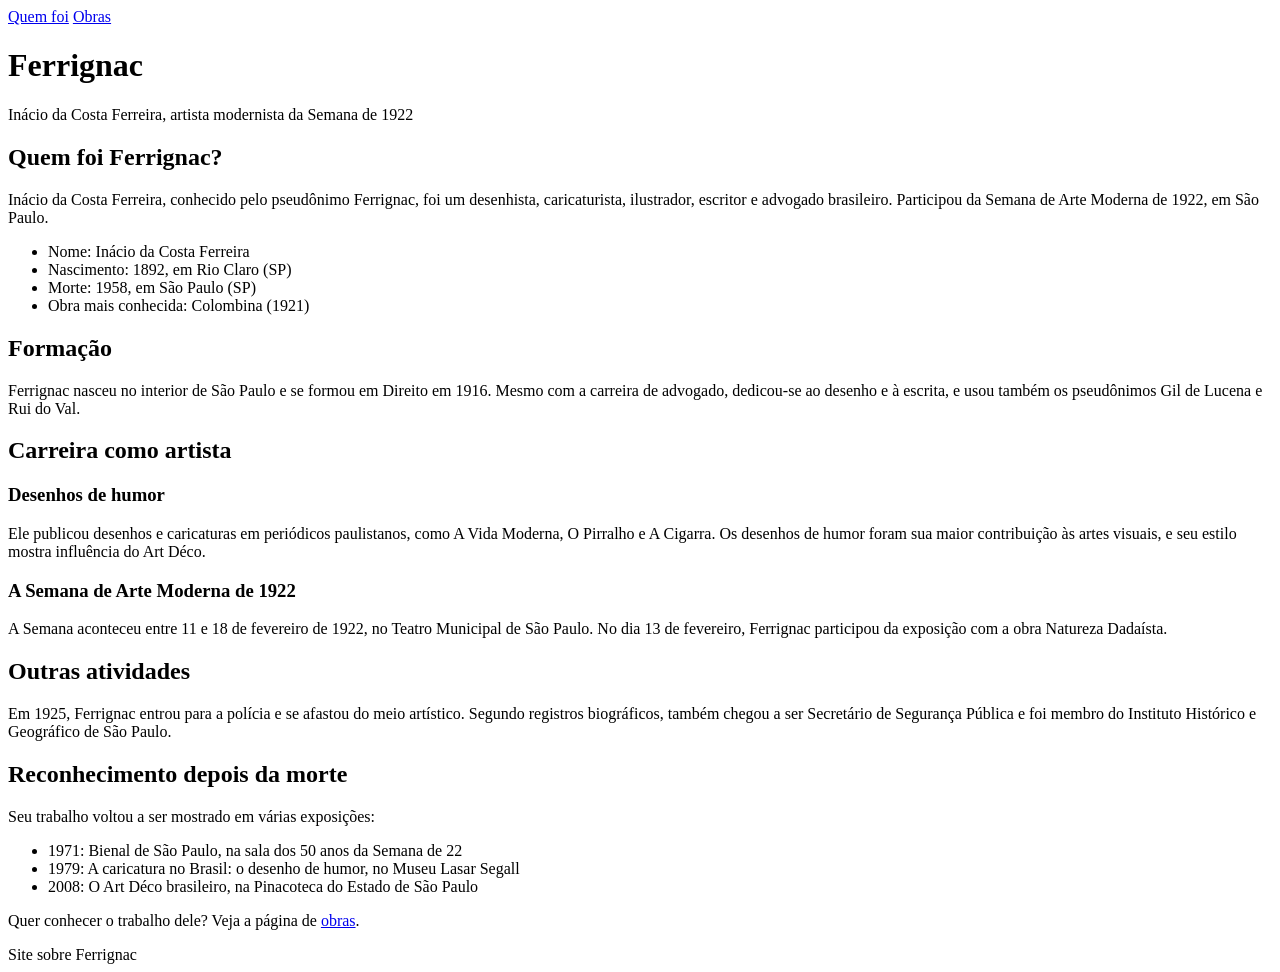
==== index.html @ 1eaa8303 "criação do index.html" ====
<!DOCTYPE html>
<html lang="pt-BR">
<head>
  <meta charset="UTF-8">
  <meta name="viewport" content="width=device-width, initial-scale=1">
  <title>Ferrignac</title>
  <link rel="stylesheet" href="./style/style.css">
</head>
<body>

  <header>
    <nav>
      <a class="atual" href="index.html">Quem foi</a>
      <a href="./pages/obras.html">Obras</a>
    </nav>
    <h1>Ferrignac</h1>
    <p>Inácio da Costa Ferreira, artista modernista da Semana de 1922</p>
  </header>

  <main>

    <section>
      <h2>Quem foi Ferrignac?</h2>
      <p>
        Inácio da Costa Ferreira, conhecido pelo pseudônimo Ferrignac, foi um
        desenhista, caricaturista, ilustrador, escritor e advogado brasileiro.
        Participou da Semana de Arte Moderna de 1922, em São Paulo.
      </p>
      <ul>
        <li>Nome: Inácio da Costa Ferreira</li>
        <li>Nascimento: 1892, em Rio Claro (SP)</li>
        <li>Morte: 1958, em São Paulo (SP)</li>
        <li>Obra mais conhecida: Colombina (1921)</li>
      </ul>
    </section>

    <section>
      <h2>Formação</h2>
      <p>
        Ferrignac nasceu no interior de São Paulo e se formou em Direito em
        1916. Mesmo com a carreira de advogado, dedicou-se ao desenho e à
        escrita, e usou também os pseudônimos Gil de Lucena e Rui do Val.
      </p>
    </section>

    <section>
      <h2>Carreira como artista</h2>

      <h3>Desenhos de humor</h3>
      <p>
        Ele publicou desenhos e caricaturas em periódicos paulistanos, como
        A Vida Moderna, O Pirralho e A Cigarra. Os desenhos de humor foram sua
        maior contribuição às artes visuais, e seu estilo mostra influência do
        Art Déco.
      </p>

      <h3>A Semana de Arte Moderna de 1922</h3>
      <p>
        A Semana aconteceu entre 11 e 18 de fevereiro de 1922, no Teatro
        Municipal de São Paulo. No dia 13 de fevereiro, Ferrignac participou da
        exposição com a obra Natureza Dadaísta.
      </p>
    </section>

    <section>
      <h2>Outras atividades</h2>
      <p>
        Em 1925, Ferrignac entrou para a polícia e se afastou do meio artístico.
        Segundo registros biográficos, também chegou a ser Secretário de
        Segurança Pública e foi membro do Instituto Histórico e Geográfico de
        São Paulo.
      </p>
    </section>

    <section>
      <h2>Reconhecimento depois da morte</h2>
      <p>Seu trabalho voltou a ser mostrado em várias exposições:</p>
      <ul>
        <li>1971: Bienal de São Paulo, na sala dos 50 anos da Semana de 22</li>
        <li>1979: A caricatura no Brasil: o desenho de humor, no Museu Lasar Segall</li>
        <li>2008: O Art Déco brasileiro, na Pinacoteca do Estado de São Paulo</li>
      </ul>
      <p>
        Quer conhecer o trabalho dele? Veja a página de
        <a href="./pages/obras.html">obras</a>.
      </p>
    </section>

  </main>

  <footer>
    Site sobre Ferrignac
  </footer>

</body>
</html>
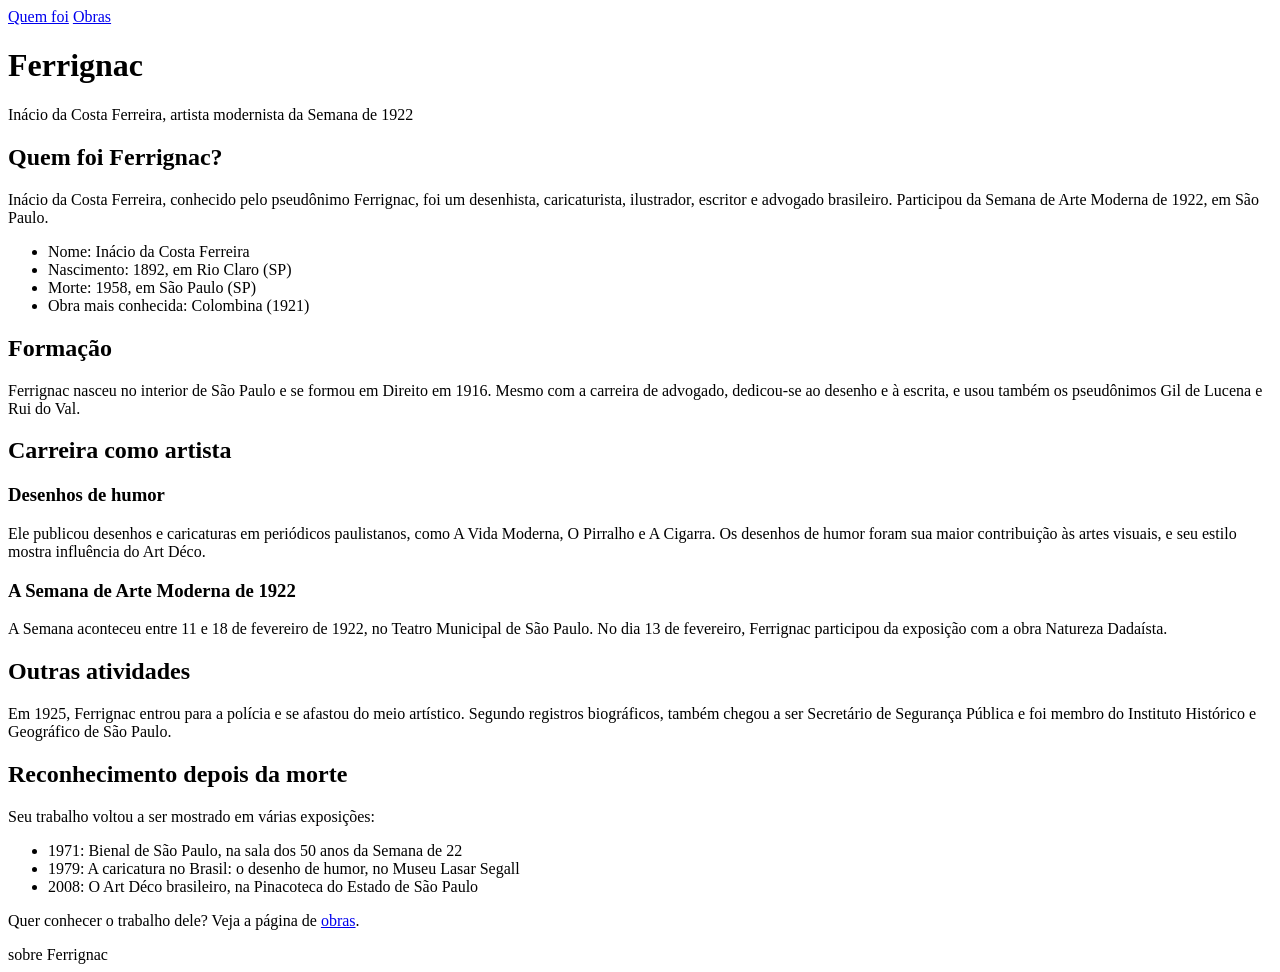
==== commit 07656fbb: "C:/Program Files/Git/criação da pagina obras, da pasta pages e img" ====
--- a/index.html
+++ b/index.html
@@ -89,7 +89,7 @@
   </main>
 
   <footer>
-    Site sobre Ferrignac
+   sobre Ferrignac
   </footer>
 
 </body>
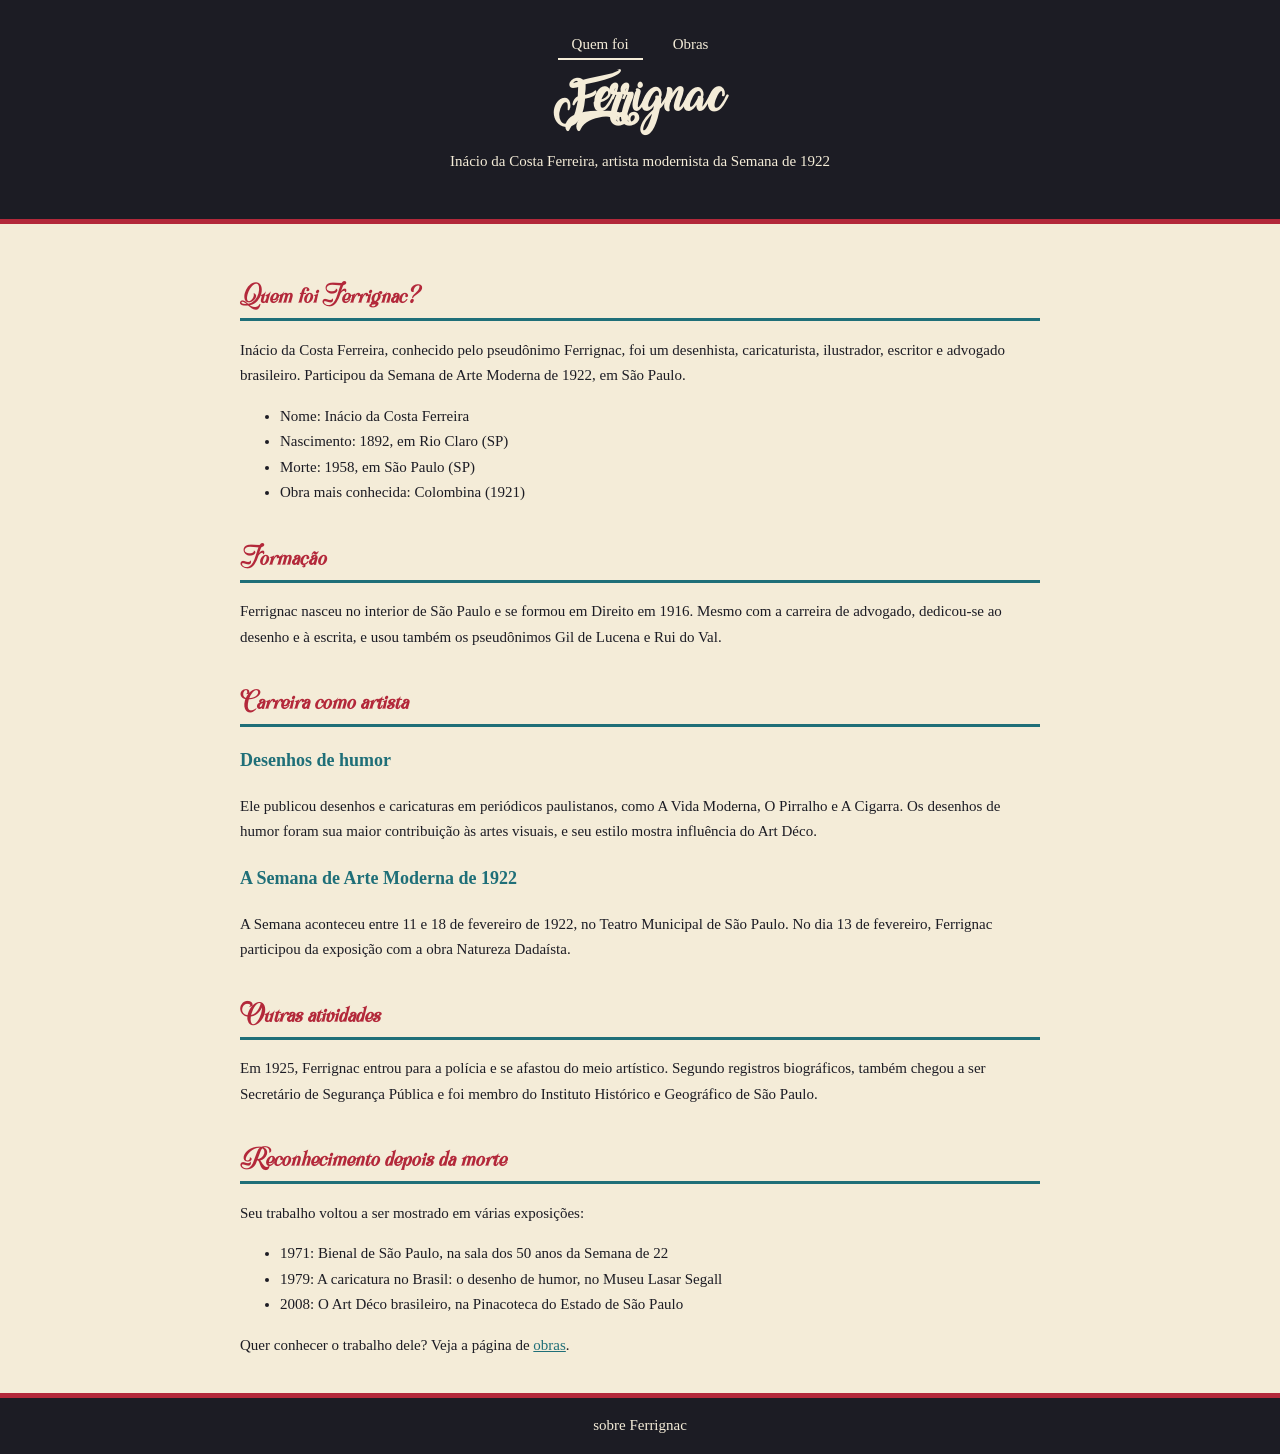
==== commit 394801bd: "Atualização da estilização das paginas, com adição de sombra nas obras" ====
--- a/index.html
+++ b/index.html
@@ -19,7 +19,7 @@
 
   <main>
 
-    <section>
+    <section class="secao">
       <h2>Quem foi Ferrignac?</h2>
       <p>
         Inácio da Costa Ferreira, conhecido pelo pseudônimo Ferrignac, foi um
@@ -34,7 +34,7 @@
       </ul>
     </section>
 
-    <section>
+    <section class="secao">
       <h2>Formação</h2>
       <p>
         Ferrignac nasceu no interior de São Paulo e se formou em Direito em
@@ -43,7 +43,7 @@
       </p>
     </section>
 
-    <section>
+    <section class="secao">
       <h2>Carreira como artista</h2>
 
       <h3>Desenhos de humor</h3>
@@ -62,7 +62,7 @@
       </p>
     </section>
 
-    <section>
+    <section class="secao">
       <h2>Outras atividades</h2>
       <p>
         Em 1925, Ferrignac entrou para a polícia e se afastou do meio artístico.
@@ -72,7 +72,7 @@
       </p>
     </section>
 
-    <section>
+    <section class="secao">
       <h2>Reconhecimento depois da morte</h2>
       <p>Seu trabalho voltou a ser mostrado em várias exposições:</p>
       <ul>
--- a/style/style.css
+++ b/style/style.css
@@ -0,0 +1,117 @@
+body {
+  font-family: Georgia, "Times New Roman", serif;
+  color: #1c1c24;
+  background-color: #f4ecd8;
+  margin: 0;
+  line-height: 1.7;
+}
+
+@font-face {
+  font-family: 'Amarillo';
+  src: url(../fonts/Amarillo.otf),
+  url(../fonts/Amarillo.ttf);
+}
+
+@font-face {
+  font-family: 'Roffelia' ;
+  src: url(../fonts/Roffelia.otf);
+}
+
+h1 {
+  font-size: 30px;
+  font-family: 'Amarillo';
+}
+
+h2 {
+  font-size: 20px;
+  font-family: 'Roffelia';
+}
+
+h3 {
+  font-size: 18px;
+}
+
+p {
+  font-size: 15px;
+}
+
+ul {
+  font-size: 15px;
+}
+
+header {
+  background-color: #1c1c24;
+  color: #f4ecd8;
+  border-bottom: 5px solid #b3283a;
+  padding: 30px;
+  text-align: center;
+}
+
+nav a {
+  color: #f4ecd8;
+  text-decoration: none;
+  font-size: 15px;
+  padding: 6px 14px;
+  margin: 0 6px;
+}
+
+nav a:hover {
+  background-color: #b3283a;
+}
+
+nav a.atual {
+  border-bottom: 2px solid #f4ecd8;
+}
+
+main {
+  max-width: 800px;
+  margin: 0 auto;
+  padding: 20px 30px;
+}
+
+h2 {
+  color: #b3283a;
+  border-bottom: 3px solid #1f6f78;
+  padding-bottom: 5px;
+  margin-top: 35px;
+}
+
+h3 {
+  color: #1f6f78;
+}
+
+main a {
+  color: #1f6f78;
+}
+
+main a:hover {
+  color: #b3283a;
+}
+
+.obra {
+  max-width: 100%;
+  display: block;
+  margin: 15px auto;
+  border: 5px solid #1c1c24;
+}
+
+.obra:hover{
+  transform: translatey(-20px);
+  box-shadow:#b3283a 5px 9px 5px 5px;
+  transition: 0.9;
+}
+
+.secao:hover{
+  transform: translatey(-5px);
+  box-shadow:#b3283a 2px 2px 1px 1px;
+  transition: 0.5;
+}
+
+footer {
+  background-color: #1c1c24;
+  color: #f4ecd8;
+  border-top: 5px solid #b3283a;
+  text-align: center;
+  padding: 15px;
+  font-size: 15px;
+}
